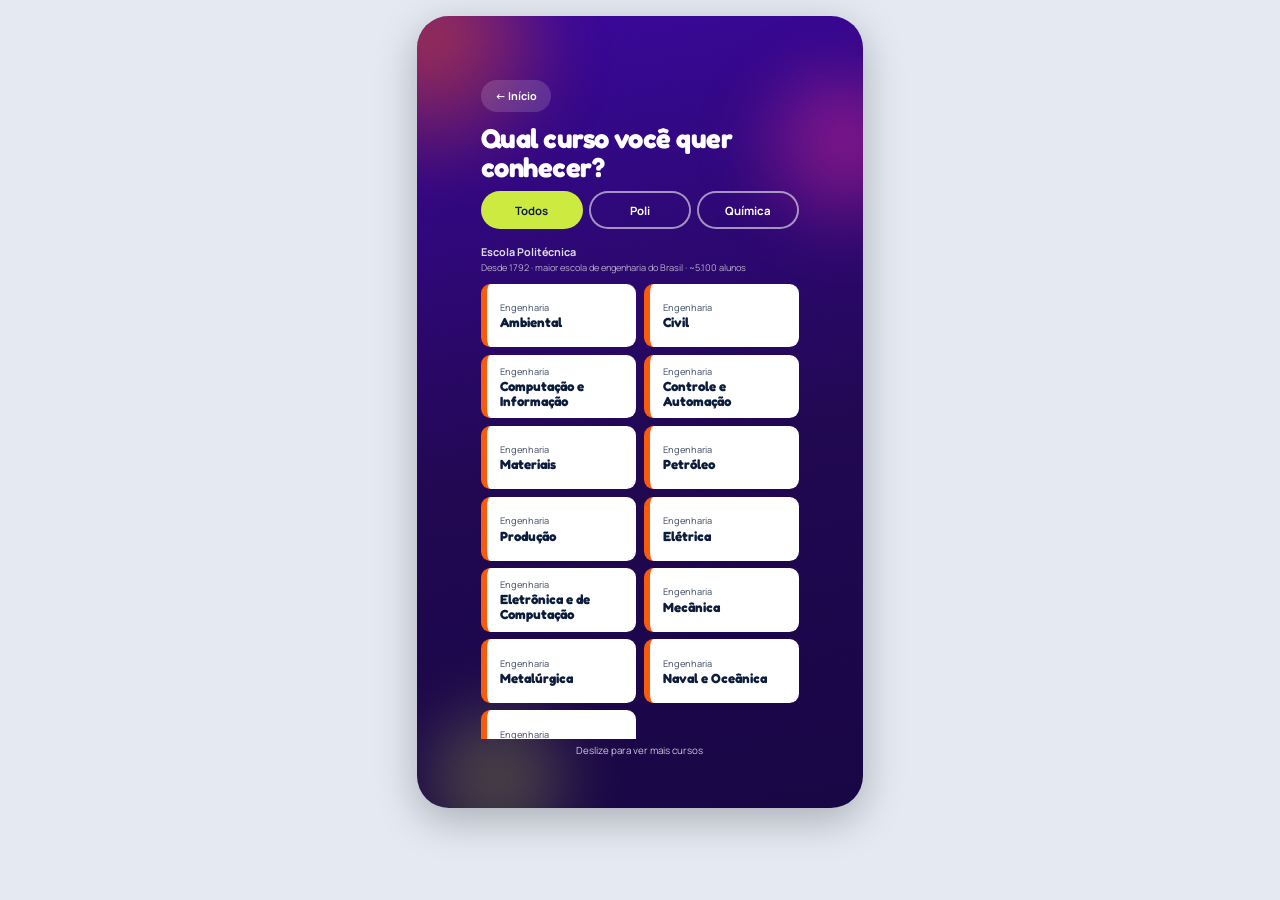
==== cursos.html @ c74b4a9f "versao 1.0" ====
<!DOCTYPE html>
<html lang="pt-BR">
<head>
<meta charset="utf-8">
<meta name="viewport" content="width=device-width, initial-scale=1, viewport-fit=cover">
<title>Totem de cursos do CT</title>
<link rel="stylesheet" href="https://fonts.googleapis.com/css2?family=Fredoka:wght@600;700&family=Manrope:wght@500;700&display=swap">
<link rel="stylesheet" href="style.css">
</head>
<body>
<main class="frame" aria-label="Totem de cursos">
  <div class="blobs" aria-hidden="true"><span class="x1"></span><span class="x2"></span><span class="x3"></span></div>
  <div class="row"><button class="pill" id="home">← Início</button></div>
  <h1>Qual curso você quer conhecer?</h1>
  <div class="chips" role="group" aria-label="Filtrar por escola">
    <button class="chip" data-f="all" aria-pressed="true">Todos</button>
    <button class="chip" data-f="poli" aria-pressed="false">Poli</button>
    <button class="chip" data-f="quim" aria-pressed="false">Química</button>
  </div>
  <div class="grid" id="grid"></div>
  <div class="hint">Deslize para ver mais cursos</div>

  <section class="page" id="page">
    <div class="blobs" aria-hidden="true"><span class="x1"></span><span class="x2"></span><span class="x3"></span></div>
    <div class="row"><button class="pill" id="back">← Cursos</button><button class="pill" id="home2">Início</button></div>
    <div class="tit"><span class="em" id="em"></span><div><small id="sch"></small><h2 id="nm"></h2></div></div>
    <img id="imgCurso" class="img-curso" alt="Imagem ilustrativa do curso">
    <div class="facts" id="facts"></div>
    <div class="hook"><b>Se você curte…</b><ul id="gosta"></ul></div>
    <div class="sec"><b>O que você vai estudar</b><div class="tags" id="estuda"></div></div>
    <div class="sec"><b>Onde você pode trabalhar</b><div class="tags" id="atua"></div></div>
    <div class="sec" id="secDesafios" style="display:none"><b>Desafios do setor</b><div class="tags" id="desafios"></div></div>
    <div class="sec" id="secPerfil" style="display:none"><b>Perfil profissional</b><p id="perfil" style="margin:0;font-size:3.5cqw;line-height:1.4;opacity:.9"></p></div>
    <div class="note" id="nota"></div>

    <div class="footer-stack">  
      <!-- 1º QR Code: Matérias do Curso (Já existia) -->
      <div class="foot">
        <div class="scan">
          <b>Quer ver as matérias do curso?</b>
          <p>Aponte a câmera do celular para o QR code ao lado →</p>
          <small id="scanSub"></small>
        </div>
        <div class="qrbox">
          <img id="qrimg" alt="QR code para ver as matérias dos cursos">
          <span id="qrcap"></span>
        </div>
      </div>
      <!-- 2º QR Code: Notas de Corte do SiSU (Novo) -->
      <div class="foot">
        <div class="scan">
          <b>Quer ver as notas de corte?</b>
          <p>Escaneie para ver a chamada regular do último SiSU no site da PR1 →</p>
          <small>Acesso ao portal oficial da UFRJ</small>
        </div>
        <div class="qrbox">
          <!-- O id qrSisu será usado no JavaScript para injetar a imagem -->
          <img id="qrSisu" alt="QR code para notas de corte do SiSU">
          <span>SiSU PR1</span>
        </div>
      </div>
    </div>
    
  </section>

</main>

<script>
var S=function(x){return x.split('|')};
var C=[
["Ambiental","Engenharia","poli","🌱","10 períodos (5 anos)","","Meio ambiente|Sustentabilidade|Química + biologia|Resolver problemas ambientais com tecnologia","Água e esgoto|Resíduos|Poluição|Energia|Legislação ambiental|Gestão ambiental","Tratamento de água e esgoto|Gestão de resíduos|Consultoria ambiental|Licenciamento|Energia, mineração e indústria|Órgãos públicos|Pesquisa","Parceria da Politécnica com a COPPE e a Escola de Química.","Mudanças climáticas e escassez de recursos hídricos|Gestão de resíduos|Poluição dos recursos|Desenvolvimento sustentável","",""],
["Civil","Engenharia","poli","🏗️","10 períodos (5 anos)","","Prédios, pontes e estradas|Ver um projeto sair do papel|Física e matemática|Obras e infraestrutura","Estruturas|Concreto e aço|Geotecnia|Hidráulica|Estradas e transportes|Planejamento de obras","Construtoras|Escritórios de engenharia|Obras públicas|Saneamento|Fiscalização de obras","Cinco ênfases: Construção Civil, Transportes, Estruturas, Geotecnia e Recursos Hídricos.","Gestão de projetos complexos|Segurança no trabalho|Avanço tecnológico|Sustentabilidade e impacto ambiental","",""],
["de Computação e Informação","Engenharia","poli","💻","10 períodos","","Programação|Lógica e matemática|Criar aplicativos e sistemas|IA e dados","Programação|Algoritmos|Bancos de dados|Redes|Engenharia de software|Sistemas digitais","Desenvolvimento de software|Empresas de tecnologia|Bancos e fintechs|Dados|Infraestrutura de TI|Empreendedorismo","Tecnologia digital aplicada à Computação e a Sistemas de Informação.","Big data|Segurança cibernética|Atualização e manutenção de sistemas|Inteligência artificial (IA)","",""],
["de Controle e Automação","Engenharia","poli","🤖","10 períodos","","Robôs e máquinas|Programação|Eletrônica|Fazer uma máquina agir sozinha","Matemática|Física|Programação|Eletrônica|Mecânica|Automação","Robótica|Indústria 4.0|Petróleo e gás|Automobilística|Siderurgia e mineração|Automação predial|Engenharia biomédica","Aplicações da robótica à indústria 4.0, da automação residencial à saúde.","Manutenção preditiva|Desenvolvimento de robótica|Infraestrutura tecnológica|Desenvolvimento sustentável","",""],
["de Materiais","Engenharia","poli","🧱","10 períodos","","Química + física|Laboratório|Descobrir por que um material quebra ou enferruja|Inovação","Metais|Cerâmicas|Polímeros|Compósitos|Corrosão|Biomateriais","Indústria|Pesquisa|Desenvolvimento de produtos|Controle de qualidade|Aeronáutica|Petróleo","Do que as coisas são feitas e como fazê-las melhores.","Desenvolvimento de novos materiais|Integração de IA e manufatura avançada|Reduzir impactos ambientais na produção|Equilibrar inovação e viabilidade econômica","",""],
["de Petróleo","Engenharia","poli","🛢️","10 períodos","","Geologia|Física e matemática|Energia|Grandes projetos|Ambiente offshore","Reservatórios|Perfuração|Produção","Exploração|Perfuração|Produção|Óleo e gás|Consultoria|Setor offshore","Exploração e produção de petróleo e gás.","Sustentabilidade e redução do impacto ambiental|Declínio de reservas e volatilidade do mercado|Transição energética|Perfuração em condições extremas","",""],
["de Produção","Engenharia","poli","📊","10 períodos","","Matemática + negócios|Organização e estratégia|Resolver problemas|Liderança","Gestão|Logística|Qualidade|Estatística|Otimização|Gestão de projetos","Consultoria|Bancos|Indústria|Logística|Mercado financeiro|Empreendedorismo","Como organizar pessoas, recursos e processos para uma empresa funcionar melhor.","Sustentabilidade|Logística flexível|Automação industrial|Inteligência artificial (IA)","",""],
["Elétrica","Engenharia","poli","⚡","10 períodos","","Eletricidade|Física e matemática|Entender como equipamentos funcionam|Uma formação ampla","Sistemas elétricos|Geração de energia|Transmissão e distribuição|Eletrônica|Telecomunicações|Automação","Empresas de energia|Indústria|Tecnologia|Telecomunicações|Projetos elétricos|Pesquisa","Uma área enorme, da energia às tecnologias digitais.","Segurança cibernética|Eficiência energética|Integração de tecnologias renováveis|Desenvolvimento sustentável","",""],
["Eletrônica e de Computação","Engenharia","poli","🖥️","10 períodos","","Programação + eletrônica|Computadores por dentro|Robôs|IA|Circuitos","Circuitos|Microeletrônica|Instrumentação|Redes|Software|IA e machine learning","Hardware|Software|Semicondutores|Telecomunicações|Robótica|IA","Para quem fica entre eletrônica e computação.","Segurança cibernética|Consumo de recursos|Atualização e manutenção de sistemas|Big data","",""],
["Mecânica","Engenharia","poli","⚙️","10 períodos","","Entender como máquinas funcionam|Carros e motores|Física|Construir e testar coisas","Máquinas e motores|Termodinâmica|Mecânica dos fluidos|Transferência de calor|Fabricação|Projeto mecânico","Indústria|Automobilística|Energia|Petróleo e gás|Manutenção|Robótica","Uma das engenharias mais tradicionais e abrangentes.","Motores mais eficientes e menos poluentes|Energias renováveis|Máquinas inteligentes e robôs industriais|Novas tecnologias (impressão 3D, nanotecnologia)","",""],
["Metalúrgica","Engenharia","poli","🔥","10 períodos","","Química + física|Materiais|Processos industriais|Laboratório e indústria","Extração de metais|Produção e transformação|Ligas metálicas|Soldagem|Fundição","Siderurgia|Mineração|Indústria metalúrgica|Controle de qualidade|Pesquisa de materiais|Petróleo e gás","Como extrair, produzir, transformar e melhorar metais e ligas.","Ligas mais leves, resistentes e eficientes|Redução do impacto ambiental|Automação e indústria 4.0|Eficiência energética","",""],
["Naval e Oceânica","Engenharia","poli","🚢","10 períodos","","Navios|Oceano|Petróleo offshore|Grandes estruturas|Projetos complexos","Projeto de navios|Estruturas marítimas|Sistemas navais|Engenharia oceânica","Navios|Plataformas offshore|Transporte marítimo|Portos|Óleo e gás offshore","Embarcações e estruturas no ambiente marítimo.","Sustentabilidade e redução do impacto ambiental|Adaptação a condições extremas|Exploração em águas profundas|Sistemas autônomos de navegação","",""],
["Nuclear","Engenharia","poli","☢️","10 períodos","","Física e matemática|Energia|Ciência de ponta|Reatores e fenômenos nucleares","Energia e radiação nuclear|Segurança|Materiais|Processos","Energia nuclear|Instalações nucleares|Proteção radiológica|Aplicações médicas|Órgãos regulatórios|Pesquisa","Uma área bastante especializada.","Operação segura das tecnologias nucleares|Armazenamento e descarte de materiais radioativos|Exploração de tecnologias emergentes (fusão nuclear)","",""],
["Química","Engenharia","quim","🧪","10 períodos (integral) · 12 (noturno)","Integral|Noturno","Química, matemática e física|Laboratório, mas também indústria|Transformar uma reação em processo industrial|Problemas complexos","Fenômenos de transporte|Termodinâmica|Operações unitárias|Modelagem|Projeto de processos","Indústria química|Petróleo e gás|Petroquímica|Farmacêutica|Alimentos|Cosméticos|Energia","Como transformar isso em um processo industrial enorme, eficiente e viável?","","","Capacidade de pesquisar, desenvolver, projetar e aperfeiçoar equipamentos, criar e utilizar modelos, planejar, coordenar e executar projetos."],
["de Alimentos","Engenharia","quim","🍫","10 períodos · 4.033 h","Integral","Comida|Química e biologia|Criar novos alimentos|Indústria","Processamento e conservação|Microbiologia|Análise sensorial|Embalagens|Controle de qualidade","Indústria alimentícia|Desenvolvimento de produtos|Segurança dos alimentos|Bebidas|Alimentos funcionais|Embalagens","A grade inclui tecnologias de carnes, leite, frutas, cereais e bebidas.","","","Capacidade de criar e aperfeiçoar produtos e processos alimentícios e participar do projeto, direção ou fiscalização de instalações de produtos alimentícios."],
["de Bioprocessos","Engenharia","quim","🧬","10 períodos","","Biologia e química|Genética e células|Microbiologia|Biotecnologia e medicamentos","Fermentação|Enzimas|Vacinas|Biocombustíveis|Processos com microrganismos","Farmacêutica|Biotecnologia|Alimentos|Cosméticos|Energia|Pesquisa","Para quem gosta de Engenharia Química, mas queria algo mais perto da biologia.","","","Capacidade de criar e aperfeiçoar produtos e processos biotecnológicos, com visão ética, humanística e atenta a aspectos sociais e ambientais."],
["Industrial","Química","quim","⚗️","10 períodos (integral) · 12 (noturno)","Integral|Noturno","Química de verdade|Laboratório e experimentos|Descobrir a composição das coisas|Desenvolver produtos","Análises químicas|Controle de qualidade|Processos industriais|Desenvolvimento de produtos","Indústria química|Cosméticos|Farmacêutica|Alimentos|Petróleo|Materiais","O que é essa substância e como posso analisá-la ou desenvolvê-la?","","","Foco em pesquisa e desenvolvimento de processos e produtos químicos, controle de qualidade e meio ambiente."],
["Nanotecnologia","Interunidades","nano","🔬","10 períodos (5 anos)","","Física + química + biologia|Ciência de ponta|Laboratório e pesquisa|Não querer ficar em uma área só","Nanomateriais|Técnicas de caracterização|Nanotecnologia na saúde|Dispositivos em escala nano","Novos materiais|Semicondutores|Energia|Nanomedicina|Farmacêutica|Sensores|Pesquisa","Curso interunidades: Politécnica, Física, Biofísica e Macromoléculas.","","",""]
];
var col={poli:"var(--poli)",quim:"var(--quim)",nano:"var(--nano)"},esc={poli:"Escola Politécnica",quim:"Escola de Química",nano:"Interunidades"};
var schoolInfo={poli:"Desde 1792 · maior escola de engenharia do Brasil · ~5.100 alunos",quim:"Bloco E do CT · química, bioquímica e alimentos"};
var $=function(i){return document.getElementById(i)};
function fill(id,arr,cls){var e=$(id);e.innerHTML="";arr.forEach(function(t){var x=document.createElement(cls[0]);x.className=cls[1]||"";x.textContent=t;e.appendChild(x)})}
function render(f){
  var g=$('grid');g.innerHTML="";g.scrollTop=0;
  ["poli","quim","nano"].forEach(function(s){
    if(f!=="all"&&f!==s)return;
    var h=document.createElement('div');h.className='h';h.textContent=esc[s];g.appendChild(h);
    if(schoolInfo[s]){var si=document.createElement('div');si.className='hsub';si.textContent=schoolInfo[s];g.appendChild(si)}
    C.forEach(function(c){if(c[2]!==s)return;
      var b=document.createElement('button');b.className='card';b.style.setProperty('--c',col[s]);
      var n=c[0].replace(/^de /,"");b.innerHTML="<small>"+c[1]+"</small><b>"+n+"</b>";
      b.onclick=function(){show(c)};g.appendChild(b)});
  });
}
function show(c){
  var p=$('page');p.style.setProperty('--c',col[c[2]]);p.scrollTop=0;
  $('em').textContent=c[3];$('sch').textContent=esc[c[2]];
  $('nm').textContent=c[1]==="Interunidades"?c[0]:c[1]+" "+c[0];
  $('imgCurso').src = "imagens/" + c[0] + ".png";
  var factsArr=[c[4]].concat(c[5]?S(c[5]):[]);
  if(c[11])factsArr.push(c[11]);
  fill('facts',factsArr,['span','fact']);
  fill('gosta',S(c[6]),['li']);fill('estuda',S(c[7]),['span','tag']);fill('atua',S(c[8]),['span','tag']);
  if(c[10]){fill('desafios',S(c[10]),['span','tag']);$('secDesafios').style.display=''}else{$('secDesafios').style.display='none'}
  if(c[12]){$('perfil').textContent=c[12];$('secPerfil').style.display=''}else{$('secPerfil').style.display='none'}
  
  $('qrSisu').src = "qr-pr1.png";
  var q=QRS[c[2]];$('qrimg').src=QR[q[0]];$('qrcap').textContent=q[1];$('scanSub').textContent=q[2];$('nota').textContent=c[9];p.classList.add('on');
}
$('back').onclick=function(){$('page').classList.remove('on')};
// $('home2').onclick=$('home').onclick=function(){$('page').classList.remove('on');document.querySelector('[data-f=all]').click()};

// $('back').onclick = function() {
//     window.location.href = "index.html";
// };

$('home2').onclick = $('home').onclick = function() {
    window.location.href = "index.html";
};

var QR={poli:"[data-uri]",quim:"[data-uri]"};
var QRS={poli:['poli','Cursos da Poli','Você vai ver os cursos da Escola Politécnica.'],quim:['quim','Cursos da Química','Você vai ver os cursos da Escola de Química.'],nano:['poli','Cursos da Poli','Você vai ver os cursos da Escola Politécnica.']};
document.querySelectorAll('.chip').forEach(function(b){b.onclick=function(){
  document.querySelectorAll('.chip').forEach(function(x){x.setAttribute('aria-pressed',x===b)});render(b.dataset.f)}});
render("all");
</script>
</body>
</html>
---- style.css ----
/* ==============================================================
   Variáveis e Reset Global
============================================================== */
:root {
  --page: #E4E9F2;
  --note: #33415C;
  --ink: #0B1B3A;
  --blue: #20074F;
  --blue2: #390799;
  --paper: #F3F6FB;
  --poli: #FB5709;
  --quim: #22C1B0;
  --nano: #EA2D95;
  --sun: #CBEA3E;
  box-sizing: border-box;
  padding-top: env(safe-area-inset-top, 0px);
  padding-bottom: env(safe-area-inset-bottom, 0px);
}

@media (prefers-color-scheme: dark) {
  :root:not([data-theme="light"]) {
    --page: #0A0F1A;
    --note: #B8C3DA;
  }
}

:root[data-theme="dark"] {
  --page: #0A0F1A;
  --note: #B8C3DA;
}

html { scroll-padding-top: env(safe-area-inset-top, 0px); }
* { box-sizing: border-box; }

body {
  margin: 0;
  background: var(--page);
  font-family: Manrope, system-ui, sans-serif;
  color: var(--note);
  display: flex;
  flex-direction: column;
  align-items: center;
  gap: 14px;
  padding: 16px;
}

/* ==============================================================
   Componentes Compartilhados (Layout base, botões, notas)
============================================================== */
.frame {
  width: min(100%, calc(88vh * 9 / 16));
  aspect-ratio: 9 / 16;
  container-type: inline-size;
  position: relative;
  overflow: hidden;
  isolation: isolate;
  border-radius: 2.5cqw;
  background: linear-gradient(170deg, var(--blue2), var(--blue) 55%, #170542);
  color: #fff;
  display: flex;
  flex-direction: column;
  padding: 5cqw 5cqw 4cqw;
  box-shadow: 0 12px 40px rgba(0, 0, 0, .25);
}

.frame::after {
  content: "";
  position: absolute;
  inset: 0;
  pointer-events: none;
  opacity: .15;
  mix-blend-mode: overlay;
  background-image: url("data:image/svg+xml;utf8,<svg xmlns='http://www.w3.org/2000/svg' width='120' height='120'><filter id='n'><feTurbulence type='fractalNoise' baseFrequency='0.9' numOctaves='2' stitchTiles='stitch'/></filter><rect width='100%25' height='100%25' filter='url(%23n)'/></svg>");
}

.blobs {
  position: absolute;
  inset: 0;
  z-index: -1;
  pointer-events: none;
  overflow: hidden;
}

.blobs span { position: absolute; border-radius: 50%; }

.blobs .x1 {
  width: 72cqw; height: 72cqw; left: -22cqw; top: -16cqw;
  background: radial-gradient(circle at 35% 30%, var(--poli), transparent 70%);
  opacity: .55; filter: blur(9cqw);
}
.blobs .x2 {
  width: 58cqw; height: 58cqw; right: -18cqw; top: 16cqw;
  background: radial-gradient(circle at 60% 40%, var(--nano), transparent 72%);
  opacity: .5; filter: blur(9cqw);
}
.blobs .x3 {
  width: 42cqw; height: 42cqw; left: 4cqw; bottom: -12cqw;
  background: var(--sun);
  opacity: .26; filter: blur(11cqw);
}

button { font: inherit; cursor: pointer; border: 0; }
button:focus-visible { outline: .8cqw solid var(--sun); outline-offset: .6cqw; }

.pill {
  background: rgba(255, 255, 255, .14);
  color: #fff;
  font-weight: 700;
  font-size: 3.4cqw;
  padding: 2.4cqw 4.4cqw;
  border-radius: 99cqw;
  min-height: 10cqw;
}

.notes {
  max-width: min(100%, 520px);
  font-size: .9rem;
  line-height: 1.5;
  margin: 0;
}
.notes b { color: inherit; }

/* ==============================================================
   TELA INICIAL (index.html)
============================================================== */
.top { display: flex; align-items: center; gap: 2.5cqw; font-weight: 700; font-size: 3.4cqw; }
.logo {
  width: 8cqw; height: 8cqw; border-radius: 50%;
  background: var(--sun); color: var(--ink);
  display: grid; place-items: center;
  font-family: 'Fredoka', sans-serif; font-weight: 700; font-size: 3.6cqw;
}

.hero { flex: 1.1; display: flex; flex-direction: column; justify-content: center; }
.hero h1 {
  font-family: 'Fredoka', Manrope, sans-serif; font-weight: 700;
  font-size: 10.5cqw; line-height: 1.02; margin: 0;
  letter-spacing: -.02em; min-height: 3.1em; transition: opacity .5s;
}
.hero h1.out { opacity: 0; }
.sub { font-size: 4cqw; line-height: 1.35; margin: 3cqw 0 0; opacity: .85; max-width: 30ch; }

.bubbles { flex: 1; position: relative; margin: 0 -2cqw; }
.b {
  position: absolute; padding: 2.2cqw 4cqw; border-radius: 99cqw;
  font-weight: 700; font-size: 3.8cqw; color: var(--ink); white-space: nowrap;
}
.b.p { background: var(--poli); }
.b.q { background: var(--quim); }

.cta { display: flex; flex-direction: column; gap: 3cqw; margin-bottom: 3cqw; }
button.big {
  font-family: 'Fredoka', sans-serif; font-weight: 700; font-size: 5.4cqw;
  text-align: left; border-radius: 4cqw; padding: 5cqw 6cqw;
  min-height: 16cqw; display: flex; flex-direction: column;
  justify-content: center; gap: .8cqw; margin-top: 4cqw;
}
button.big:active { transform: scale(.98); }
.one { background: var(--sun); color: var(--ink); }
.one b { font-size: 6cqw; font-weight: 700; }
.two { background: transparent; color: #fff; box-shadow: inset 0 0 0 .7cqw rgba(255, 255, 255, .7); }
.two b { font-size: 5.6cqw; font-weight: 700; }
button.big span { font-size: 3.5cqw; font-weight: 500; opacity: .85; }

.legend { display: flex; gap: 5cqw; font-size: 3.3cqw; font-weight: 500; justify-content: center; opacity: .9; }
.legend i { display: inline-block; width: 3cqw; height: 3cqw; border-radius: 50%; margin-right: 1.5cqw; vertical-align: -.3cqw; }

.sheet {
  position: absolute; inset: 0; background: rgba(6, 14, 32, .92);
  display: none; flex-direction: column; justify-content: center; gap: 4cqw; padding: 9cqw;
}
.sheet.on { display: flex; }
.sheet h2 { font-family: 'Fredoka', sans-serif; font-size: 8cqw; margin: 0; line-height: 1.05; }
.sheet p { font-size: 4cqw; line-height: 1.4; margin: 0; opacity: .88; }
.sheet button {
  align-self: flex-start; font: inherit; font-weight: 700; font-size: 4.2cqw;
  padding: 3.5cqw 7cqw; border-radius: 99cqw; border: 0;
  background: var(--sun); color: var(--ink); cursor: pointer;
}

@media (prefers-reduced-motion: reduce) { .hero h1 { transition: none; } }

/* ==============================================================
   TELA DE CURSOS (cursos.html)
============================================================== */
.row { display: flex; gap: 2cqw; justify-content: space-between; }
.frame h1 {
  font-family: 'Fredoka', Manrope, sans-serif; font-weight: 700;
  font-size: 8.6cqw; line-height: 1.05; margin: 4cqw 0 3cqw; letter-spacing: -.02em;
}

.chips { display: flex; gap: 2cqw; margin-bottom: 3.5cqw; }
.chip {
  flex: 1; min-height: 12cqw; border-radius: 99cqw; font-weight: 700;
  font-size: 3.6cqw; background: transparent; color: #fff;
  box-shadow: inset 0 0 0 .6cqw rgba(255, 255, 255, .55);
}
.chip[aria-pressed=true] { background: var(--sun); color: var(--ink); box-shadow: none; }

.grid {
  flex: 1; overflow-y: auto; display: grid; grid-template-columns: 1fr 1fr;
  gap: 2.4cqw; align-content: start; padding-bottom: 2cqw; scrollbar-width: none;
}
.grid::-webkit-scrollbar { display: none; }
.h { grid-column: 1 / -1; font-weight: 700; font-size: 3.4cqw; opacity: .85; margin: 1cqw 0 0; }
.hsub { grid-column: 1 / -1; font-size: 2.9cqw; opacity: .65; margin: -1.6cqw 0 .6cqw; }

.card {
  text-align: left; background: #fff; color: var(--ink); border-radius: 3cqw;
  padding: 3cqw 3cqw 3cqw 4.2cqw; min-height: 20cqw; display: flex;
  flex-direction: column; justify-content: center; border-left: 2cqw solid var(--c); gap: .4cqw;
}
.card small { font-size: 2.9cqw; font-weight: 500; opacity: .7; }
.card b { font-family: 'Fredoka', sans-serif; font-size: 4.2cqw; line-height: 1.1; font-weight: 700; }
.hint { text-align: center; font-size: 3.1cqw; opacity: .75; margin-top: 1.5cqw; }

.page {
  position: absolute; inset: 0; display: none; flex-direction: column; padding: 20cqw 20cqw 16cqw;
  background: linear-gradient(170deg, var(--blue2), var(--blue) 55%, #170542);
  overflow-y: auto; gap: 3cqw; scrollbar-width: none; isolation: isolate;
}
.page.on { display: flex;}

.tit { display: flex; align-items: center; gap: 3cqw; }
.tit .em { font-size: 11cqw; line-height: 1; }
.tit small { font-size: 3.3cqw; font-weight: 700; background: var(--c); color: var(--ink); padding: 1cqw 3cqw; border-radius: 99cqw; }
.tit h2 { font-family: 'Fredoka', sans-serif; font-size: 7.4cqw; line-height: 1.02; margin: 1cqw 0 0; letter-spacing: -.02em; }

.facts { display: flex; gap: 2cqw; flex-wrap: wrap; }
.fact { background: rgba(255, 255, 255, .14); font-weight: 700; font-size: 3.5cqw; padding: 2cqw 3.6cqw; border-radius: 99cqw; }

.hook { background: var(--sun); color: var(--ink); border-radius: 4cqw; padding: 4cqw; }
.hook b { font-family: 'Fredoka', sans-serif; font-size: 5.6cqw; display: block; margin-bottom: 2cqw; }
.hook ul { margin: 0; padding: 0; list-style: none; display: flex; flex-wrap: wrap; gap: 1.6cqw; }
.hook li { background: #fff; font-weight: 700; font-size: 3.5cqw; padding: 1.6cqw 3.2cqw; border-radius: 99cqw; }

.sec b { font-size: 4cqw; display: block; margin-bottom: 1.6cqw; }
.sec p { margin: 0; font-size: 3.5cqw; line-height: 1.4; opacity: .9; }

.tags { display: flex; flex-wrap: wrap; gap: 1.6cqw; }
.tag { border: .5cqw solid rgba(255, 255, 255, .5); font-size: 3.3cqw; padding: 1.4cqw 3cqw; border-radius: 99cqw; }
.note { font-size: 3.3cqw; line-height: 1.4; padding: 3cqw; border-left: 1.2cqw solid var(--c); background: rgba(255, 255, 255, .08); border-radius: 0 2.4cqw 2.4cqw 0; }

.scan { flex: 1; display: flex; flex-direction: column; gap: 1.6cqw; }
.scan b { font-family: 'Fredoka', sans-serif; font-size: 5.4cqw; line-height: 1.08; font-weight: 700; }
.scan p { margin: 0; font-size: 3.7cqw; line-height: 1.35; font-weight: 700; color: var(--sun); }
.scan small { font-size: 3cqw; line-height: 1.35; opacity: .75; }

.qrbox { width: 33cqw; display: flex; flex-direction: column; align-items: center; gap: 1.4cqw; }
.qrbox img { display: block; width: 100%; aspect-ratio: 1; background: #fff; border-radius: 2.5cqw; }
.qrbox span { font-size: 2.9cqw; font-weight: 700; opacity: .9; text-align: center; }

/* ==============================================================
   Imagens dos Cursos na página de detalhes
============================================================== */
.img-curso {
  width: 100%;
  height: 60cqw; /* Define uma altura fixa baseada na largura do contentor */
  object-fit: cover; /* Garante que a imagem preenche o espaço sem distorcer */
  border-radius: 3cqw; /* Cantos arredondados a combinar com os cartões */
  margin-top: 1cqw;
  margin-bottom: 1cqw;
  background-color: rgba(255, 255, 255, 0.05); /* Fundo subtil caso a imagem demore a carregar */
  box-shadow: inset 0 0 0 1px rgba(255, 255, 255, 0.1); /* Um contorno muito leve */
  /* Opcional: transição suave ao carregar */
  transition: opacity 0.3s ease;
}

/* ==============================================================
   Rodapé e QR Codes
============================================================== */
.footer-stack {
  margin-top: auto; /* Empurra os QR codes para o fundo da página */
  display: flex;
  flex-direction: column;
}

.foot {
  display: flex;
  gap: 4cqw;
  align-items: center;
  border-top: .5cqw solid rgba(255, 255, 255, .25);
  padding-top: 4cqw;
  padding-bottom: 4cqw; /* Adicionado para dar respiro entre os dois blocos */
  user-select: none;
  -webkit-user-select: none;
}

/* Remove a borda do primeiro QR code para ficar mais limpo, se preferir */
.footer-stack .foot:first-child {
  border-top: none; 
  padding-top: 0;
}

.scan { flex: 1; display: flex; flex-direction: column; gap: 1.6cqw; }
.scan b { font-family: 'Fredoka', sans-serif; font-size: 5.4cqw; line-height: 1.08; font-weight: 700; }
.scan p { margin: 0; font-size: 3.7cqw; line-height: 1.35; font-weight: 700; color: var(--sun); }
.scan small { font-size: 3cqw; line-height: 1.35; opacity: .75; }

.qrbox { width: 33cqw; display: flex; flex-direction: column; align-items: center; gap: 1.4cqw; }
.qrbox img { display: block; width: 100%; aspect-ratio: 1; background: #fff; border-radius: 2.5cqw; }
.qrbox span { font-size: 2.9cqw; font-weight: 700; opacity: .9; text-align: center; }


/* ==============================================================
   TELA DE QUIZ (quiz.html)
============================================================== */
.screen { display: none; flex-direction: column; height: 100%; }
.screen.on { display: flex; }

#s-intro { justify-content: center; text-align: left; gap: 3cqw; }
#s-intro h1 { font-family: 'Fredoka', sans-serif; font-weight: 700; font-size: 9.5cqw; line-height: 1.03; margin: 0; }
#s-intro p { font-size: 4cqw; line-height: 1.4; opacity: .85; max-width: 30ch; margin: 0; }
#s-intro .pill { align-self: flex-start; }
#s-intro .big { background: var(--sun); color: var(--ink); text-align: center; }

.qhead { display: flex; justify-content: space-between; align-items: center; margin-bottom: 3cqw; }
.dots { display: flex; gap: 1.4cqw; }
.dot { width: 2.4cqw; height: 2.4cqw; border-radius: 50%; background: rgba(255, 255, 255, .3); }
.dot.on { background: var(--sun); }

.qtext { font-family: 'Fredoka', sans-serif; font-weight: 700; font-size: 6.6cqw; line-height: 1.08; margin: 2cqw 0 4cqw; }
.opts { display: flex; flex-direction: column; gap: 2.4cqw; }
.opt {
  background: rgba(255, 255, 255, .1); box-shadow: inset 0 0 0 .4cqw rgba(255, 255, 255, .35);
  color: #fff; text-align: left; border-radius: 3.6cqw; padding: 3.6cqw 4.4cqw;
  font-size: 4cqw; font-weight: 700; min-height: 15cqw; display: flex; align-items: center; gap: 2.6cqw;
}
.opt span.ico { font-size: 6cqw; }
.opt:active { background: var(--sun); color: var(--ink); box-shadow: none; }

#s-result { overflow-y: auto; scrollbar-width: none; }
#s-result::-webkit-scrollbar { display: none; }

.rtitle { font-family: 'Fredoka', sans-serif; font-weight: 700; font-size: 6.6cqw; margin: 2cqw 0 1cqw; line-height: 1.05; }
.rsub { font-size: 3.6cqw; opacity: .85; margin: 0 0 3cqw; }

.match {
  background: #fff; color: var(--ink); border-radius: 3.6cqw; padding: 3.4cqw;
  margin-bottom: 2.6cqw; display: flex; gap: 3cqw; align-items: center;
}
.match .em { font-size: 9cqw; }
.match b { font-family: 'Fredoka', sans-serif; font-size: 4.4cqw; display: block; line-height: 1.1; }
.match small {
  font-size: 3.1cqw; font-weight: 700; background: var(--c); color: #fff;
  padding: .6cqw 2.4cqw; border-radius: 99cqw; display: inline-block; margin: .8cqw 0;
}
.match p { margin: .6cqw 0 0; font-size: 3.3cqw; opacity: .75; }

.again {
  margin-top: auto; background: transparent; color: #fff; font-weight: 700;
  font-size: 3.8cqw; padding: 3.6cqw; border-radius: 99cqw;
  box-shadow: inset 0 0 0 .5cqw rgba(255, 255, 255, .6);
}

.deepen {
  display: flex; gap: 3cqw; align-items: center; background: rgba(255, 255, 255, .1);
  border-radius: 3.6cqw; padding: 3.4cqw; margin: 2.4cqw 0 1cqw;
}
.deepen.small {
  opacity: .75; padding: 2.6cqw; background: transparent;
  box-shadow: inset 0 0 0 .4cqw rgba(255, 255, 255, .25);
}
.deepen.small .qr { width: 12cqw; min-height: 12cqw; }
.deepen.small p { font-size: 2.9cqw; }
.deepen .qr {
  width: 16cqw; min-height: 16cqw; flex-shrink: 0; border-radius: 2.2cqw;
  background: repeating-conic-gradient(#fff 0 25%, #170542 0 50%) 0 0/3.6cqw 3.6cqw;
  display: grid; place-items: center;
}
.deepen .qr i {
  background: #fff; color: var(--ink); font: 700 2.3cqw Manrope, sans-serif;
  padding: .5cqw .9cqw; border-radius: .9cqw; font-style: normal;
}
.deepen p { margin: 0; font-size: 3.3cqw; line-height: 1.4; opacity: .9; }
.deepen b { display: block; font-family: 'Fredoka', sans-serif; font-size: 3.8cqw; margin-bottom: .6cqw; }
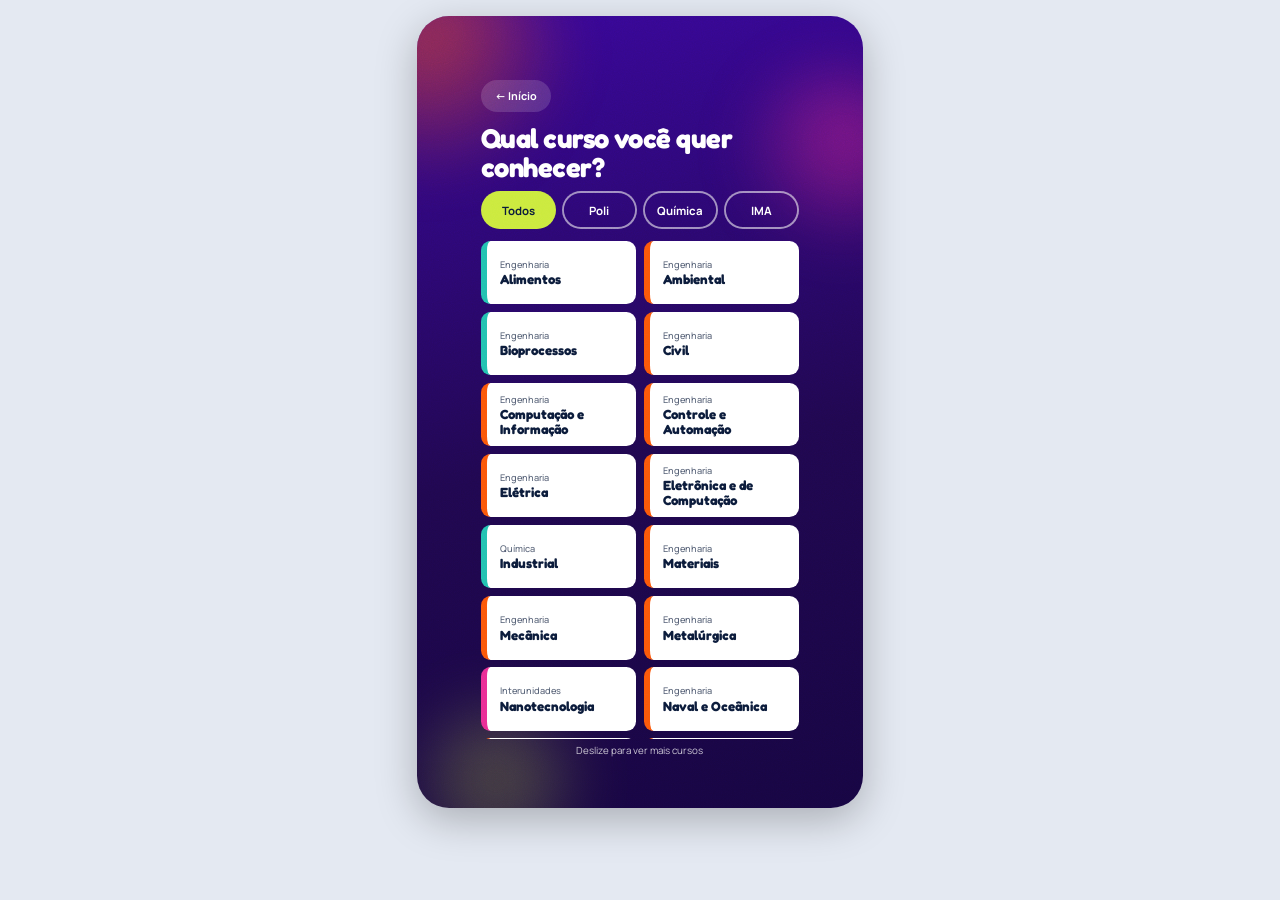
==== commit 27e8dbcf: "versao 1.5" ====
--- a/cursos.html
+++ b/cursos.html
@@ -16,6 +16,7 @@
     <button class="chip" data-f="all" aria-pressed="true">Todos</button>
     <button class="chip" data-f="poli" aria-pressed="false">Poli</button>
     <button class="chip" data-f="quim" aria-pressed="false">Química</button>
+    <button class="chip" data-f="nano" aria-pressed="false">IMA</button>
   </div>
   <div class="grid" id="grid"></div>
   <div class="hint">Deslize para ver mais cursos</div>
@@ -91,16 +92,60 @@
 var schoolInfo={poli:"Desde 1792 · maior escola de engenharia do Brasil · ~5.100 alunos",quim:"Bloco E do CT · química, bioquímica e alimentos"};
 var $=function(i){return document.getElementById(i)};
 function fill(id,arr,cls){var e=$(id);e.innerHTML="";arr.forEach(function(t){var x=document.createElement(cls[0]);x.className=cls[1]||"";x.textContent=t;e.appendChild(x)})}
+
 function render(f){
-  var g=$('grid');g.innerHTML="";g.scrollTop=0;
-  ["poli","quim","nano"].forEach(function(s){
-    if(f!=="all"&&f!==s)return;
-    var h=document.createElement('div');h.className='h';h.textContent=esc[s];g.appendChild(h);
-    if(schoolInfo[s]){var si=document.createElement('div');si.className='hsub';si.textContent=schoolInfo[s];g.appendChild(si)}
-    C.forEach(function(c){if(c[2]!==s)return;
-      var b=document.createElement('button');b.className='card';b.style.setProperty('--c',col[s]);
-      var n=c[0].replace(/^de /,"");b.innerHTML="<small>"+c[1]+"</small><b>"+n+"</b>";
-      b.onclick=function(){show(c)};g.appendChild(b)});
+  var g = $('grid');
+  g.innerHTML = "";
+  g.scrollTop = 0;
+
+  // Opção "Todos"
+  if(f === "all"){
+    var cursos = C.slice().sort(function(a, b){
+      var nomeA = a[0].replace(/^de /, "");
+      var nomeB = b[0].replace(/^de /, "");
+      return nomeA.localeCompare(nomeB, "pt-BR", { sensitivity: "base" });
+    });
+    
+    cursos.forEach(function(c){
+      var s = c[2];
+      var b = document.createElement('button');
+      b.className = 'card';
+      b.style.setProperty('--c', col[s]);
+      var n = c[0].replace(/^de /, "");
+      b.innerHTML = "<small>" + c[1] + "</small><b>" + n + "</b>";
+      b.onclick = function(){
+        show(c);
+      };
+      g.appendChild(b);
+    });
+    return;
+  }
+  // Escola específica
+  ["poli", "quim", "nano"].forEach(function(s){
+    if(f !== s) return;
+
+    var h = document.createElement('div');
+    h.className = 'h';
+    h.textContent = esc[s];
+    g.appendChild(h);
+
+    if(schoolInfo[s]){
+      var si = document.createElement('div');
+      si.className = 'hsub';
+      si.textContent = schoolInfo[s];
+      g.appendChild(si);
+    }
+
+    C.forEach(function(c){
+      if(c[2] !== s) return;
+      var b = document.createElement('button');
+      b.className = 'card';
+      b.style.setProperty('--c', col[s]);
+      var n = c[0].replace(/^de /, "");
+      b.innerHTML = "<small>" + c[1] + "</small><b>" + n + "</b>";
+      b.onclick = function(){show(c);};
+      g.appendChild(b);
+    });
   });
 }
 function show(c){
@@ -119,11 +164,6 @@
   var q=QRS[c[2]];$('qrimg').src=QR[q[0]];$('qrcap').textContent=q[1];$('scanSub').textContent=q[2];$('nota').textContent=c[9];p.classList.add('on');
 }
 $('back').onclick=function(){$('page').classList.remove('on')};
-// $('home2').onclick=$('home').onclick=function(){$('page').classList.remove('on');document.querySelector('[data-f=all]').click()};
-
-// $('back').onclick = function() {
-//     window.location.href = "index.html";
-// };
 
 $('home2').onclick = $('home').onclick = function() {
     window.location.href = "index.html";
--- a/style.css
+++ b/style.css
@@ -215,7 +215,7 @@
 .hint { text-align: center; font-size: 3.1cqw; opacity: .75; margin-top: 1.5cqw; }
 
 .page {
-  position: absolute; inset: 0; display: none; flex-direction: column; padding: 20cqw 20cqw 16cqw;
+  position: absolute; inset: 0; display: none; flex-direction: column; padding: 5cqw 5cqw 4cqw;
   background: linear-gradient(170deg, var(--blue2), var(--blue) 55%, #170542);
   overflow-y: auto; gap: 3cqw; scrollbar-width: none; isolation: isolate;
 }
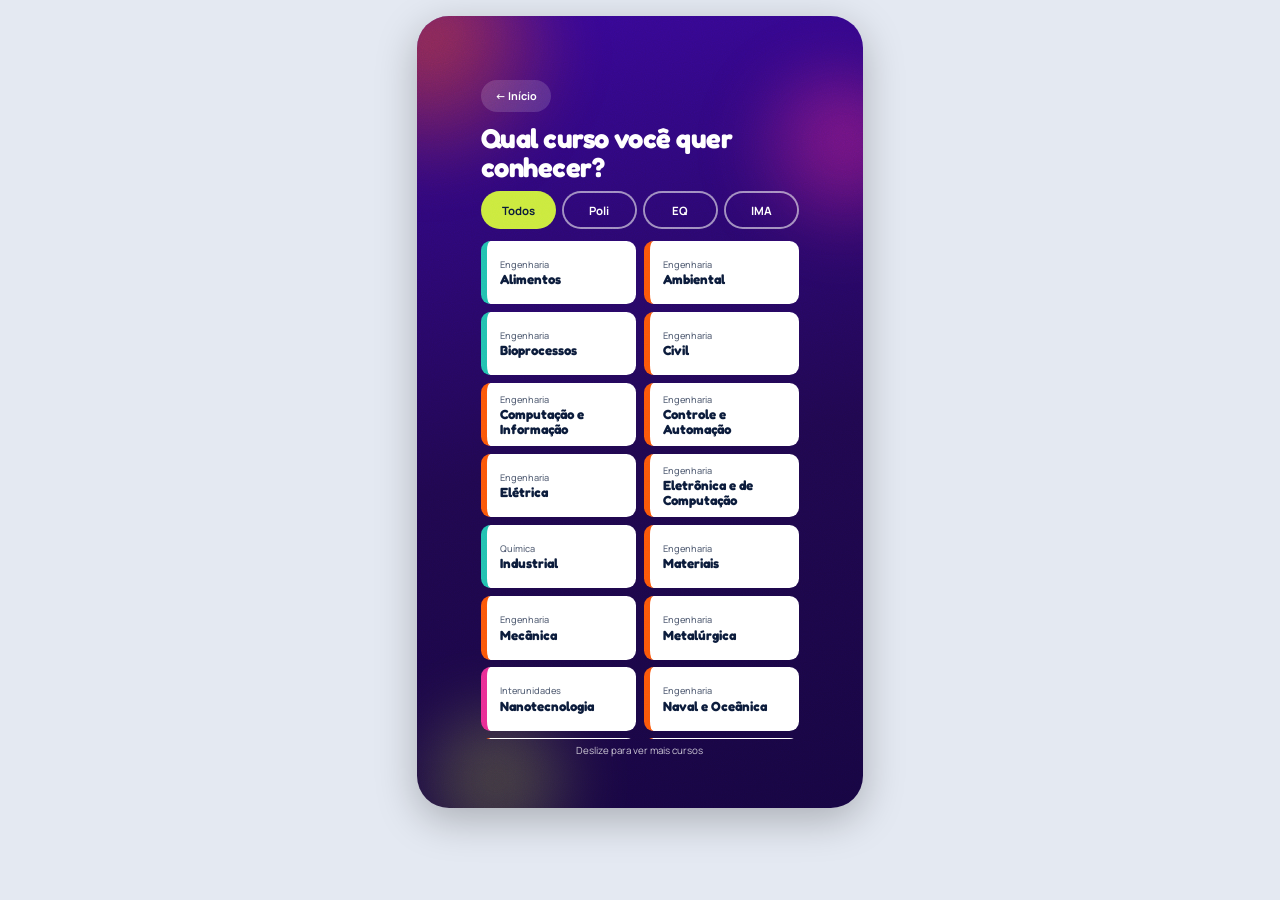
==== commit 430d0d9e: "versao 1.9" ====
--- a/cursos.html
+++ b/cursos.html
@@ -6,7 +6,16 @@
 <title>Totem de cursos do CT</title>
 <link rel="stylesheet" href="https://fonts.googleapis.com/css2?family=Fredoka:wght@600;700&family=Manrope:wght@500;700&display=swap">
 <link rel="stylesheet" href="style.css">
+<link rel="manifest" href="manifest.json">
+<script>
+  if ('serviceWorker' in navigator) {
+    window.addEventListener('load', () => {
+      navigator.serviceWorker.register('service-worker.js');
+    });
+  }
+</script>
 </head>
+
 <body>
 <main class="frame" aria-label="Totem de cursos">
   <div class="blobs" aria-hidden="true"><span class="x1"></span><span class="x2"></span><span class="x3"></span></div>
@@ -15,7 +24,7 @@
   <div class="chips" role="group" aria-label="Filtrar por escola">
     <button class="chip" data-f="all" aria-pressed="true">Todos</button>
     <button class="chip" data-f="poli" aria-pressed="false">Poli</button>
-    <button class="chip" data-f="quim" aria-pressed="false">Química</button>
+    <button class="chip" data-f="quim" aria-pressed="false">EQ</button>
     <button class="chip" data-f="nano" aria-pressed="false">IMA</button>
   </div>
   <div class="grid" id="grid"></div>
@@ -105,7 +114,7 @@
       var nomeB = b[0].replace(/^de /, "");
       return nomeA.localeCompare(nomeB, "pt-BR", { sensitivity: "base" });
     });
-    
+
     cursos.forEach(function(c){
       var s = c[2];
       var b = document.createElement('button');
@@ -152,7 +161,7 @@
   var p=$('page');p.style.setProperty('--c',col[c[2]]);p.scrollTop=0;
   $('em').textContent=c[3];$('sch').textContent=esc[c[2]];
   $('nm').textContent=c[1]==="Interunidades"?c[0]:c[1]+" "+c[0];
-  $('imgCurso').src = "imagens/" + c[0] + ".png";
+  $('imgCurso').src = "imagens/" + c[0] + ".jpg";
   var factsArr=[c[4]].concat(c[5]?S(c[5]):[]);
   if(c[11])factsArr.push(c[11]);
   fill('facts',factsArr,['span','fact']);
